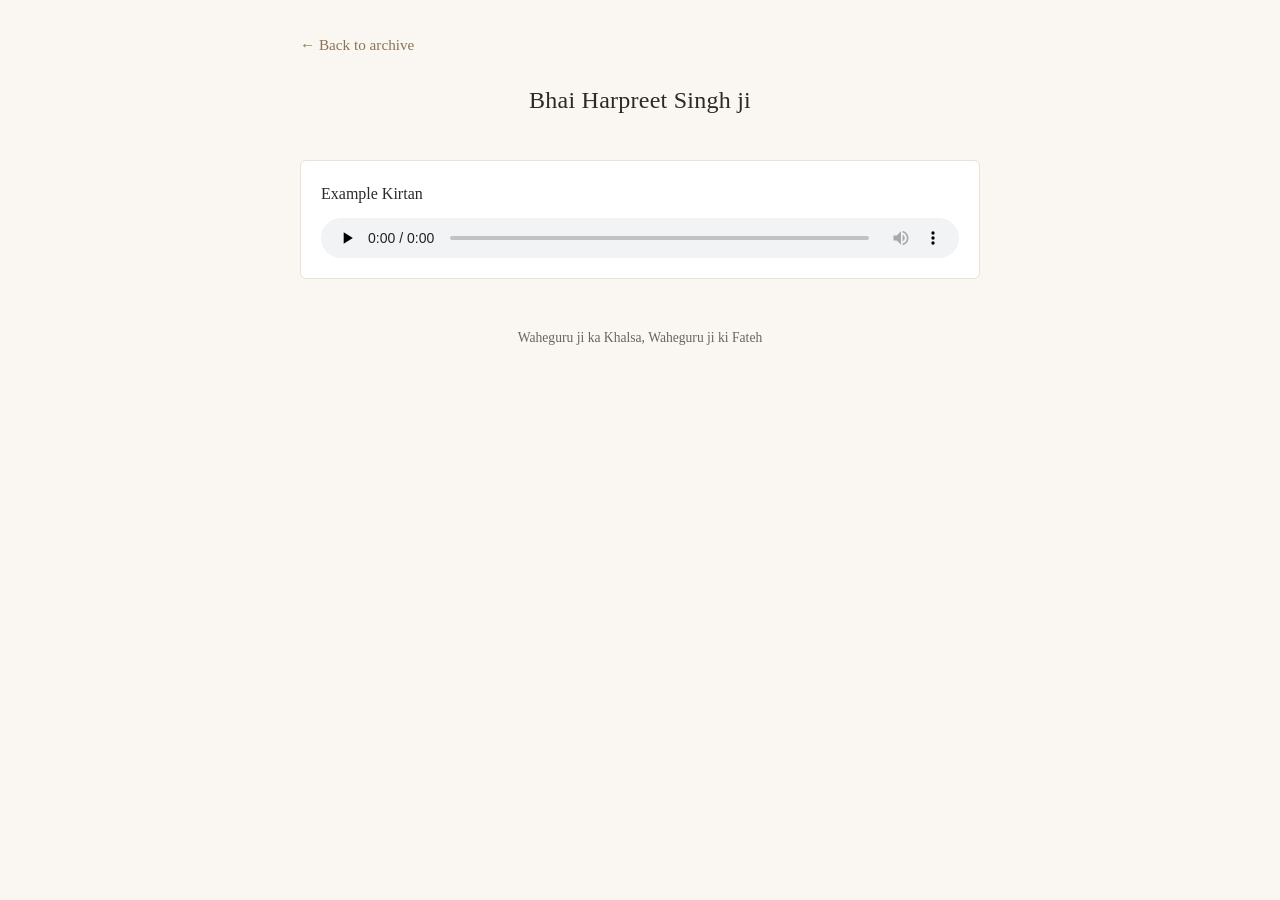
==== harpreet.html @ ae4e6a8d "first kirtan archive website" ====
<!DOCTYPE html>
<html lang="en">
<head>
  <meta charset="UTF-8">
  <meta name="viewport" content="width=device-width, initial-scale=1.0">
  <title>Bhai Harpreet Singh ji — Kirtan Archive</title>
  <link rel="stylesheet" href="style.css">
</head>
<body>
  <div class="container">
    <a href="index.html" class="back-link">&larr; Back to archive</a>

    <header class="site-header">
      <h1 class="page-heading">Bhai Harpreet Singh ji</h1>
    </header>

    <main>
      <ul class="recordings">

        <!--
          TO ADD A NEW RECORDING:
          1. Place the MP3 file in /audio/harpreet/
          2. Copy the block below and paste it above this comment
          3. Update the title and filename
        -->

        <li class="recording">
          <span class="recording-title">Example Kirtan</span>
          <audio controls preload="none" src="audio/harpreet/example-kirtan.mp3">
            Your browser does not support audio playback.
          </audio>
        </li>

      </ul>
    </main>

    <footer class="site-footer">
      <p>Waheguru ji ka Khalsa, Waheguru ji ki Fateh</p>
    </footer>
  </div>
</body>
</html>
---- style.css ----
/* Kirtan Archive — simple, peaceful, minimal */

*,
*::before,
*::after {
  box-sizing: border-box;
}

:root {
  --cream: #faf7f2;
  --white: #ffffff;
  --text: #2c2a26;
  --text-muted: #6b6560;
  --border: #e8e2d9;
  --accent: #8b7355;
  --accent-hover: #6d5a44;
  --shadow: rgba(44, 42, 38, 0.06);
}

html {
  font-size: 16px;
  -webkit-text-size-adjust: 100%;
}

body {
  margin: 0;
  min-height: 100vh;
  font-family: Georgia, "Times New Roman", serif;
  color: var(--text);
  background-color: var(--cream);
  line-height: 1.6;
}

/* Layout */

.container {
  width: 100%;
  max-width: 720px;
  margin: 0 auto;
  padding: 2rem 1.25rem 3rem;
}

/* Header */

.site-header {
  text-align: center;
  margin-bottom: 2.5rem;
}

.site-title {
  margin: 0 0 0.5rem;
  font-size: 1.75rem;
  font-weight: normal;
  letter-spacing: 0.02em;
}

.site-subtitle {
  margin: 0;
  font-size: 1rem;
  color: var(--text-muted);
  font-style: italic;
}

/* Back link */

.back-link {
  display: inline-block;
  margin-bottom: 1.5rem;
  font-size: 0.95rem;
  color: var(--accent);
  text-decoration: none;
}

.back-link:hover {
  color: var(--accent-hover);
  text-decoration: underline;
}

/* Page heading */

.page-heading {
  margin: 0 0 2rem;
  font-size: 1.5rem;
  font-weight: normal;
  text-align: center;
  letter-spacing: 0.01em;
}

/* Folder cards (homepage) */

.folder-grid {
  display: grid;
  grid-template-columns: 1fr;
  gap: 1.25rem;
}

@media (min-width: 520px) {
  .folder-grid {
    grid-template-columns: 1fr 1fr;
  }
}

.folder-card {
  display: flex;
  flex-direction: column;
  align-items: center;
  padding: 2rem 1.5rem;
  background: var(--white);
  border: 1px solid var(--border);
  border-radius: 8px;
  text-decoration: none;
  color: var(--text);
  box-shadow: 0 2px 8px var(--shadow);
  transition: border-color 0.15s ease, box-shadow 0.15s ease;
}

.folder-card:hover {
  border-color: var(--accent);
  box-shadow: 0 4px 12px var(--shadow);
}

.folder-icon {
  width: 64px;
  height: 48px;
  margin-bottom: 1rem;
  background: linear-gradient(180deg, #d4c4a8 0%, #c4b498 100%);
  border-radius: 4px 4px 2px 2px;
  position: relative;
}

.folder-icon::before {
  content: "";
  position: absolute;
  top: -8px;
  left: 0;
  width: 28px;
  height: 10px;
  background: linear-gradient(180deg, #d4c4a8 0%, #c4b498 100%);
  border-radius: 3px 3px 0 0;
}

.folder-name {
  margin: 0;
  font-size: 1.05rem;
  text-align: center;
  line-height: 1.4;
}

/* Recordings list */

.recordings {
  list-style: none;
  margin: 0;
  padding: 0;
}

.recording {
  padding: 1.25rem 1.25rem;
  margin-bottom: 0.75rem;
  background: var(--white);
  border: 1px solid var(--border);
  border-radius: 6px;
}

.recording-title {
  display: block;
  margin-bottom: 0.75rem;
  font-size: 1rem;
  color: var(--text);
}

.recording audio {
  display: block;
  width: 100%;
  height: 40px;
}

/* Empty state */

.empty-message {
  text-align: center;
  padding: 2rem 1rem;
  color: var(--text-muted);
  font-style: italic;
}

/* Footer */

.site-footer {
  margin-top: 3rem;
  text-align: center;
  font-size: 0.85rem;
  color: var(--text-muted);
}
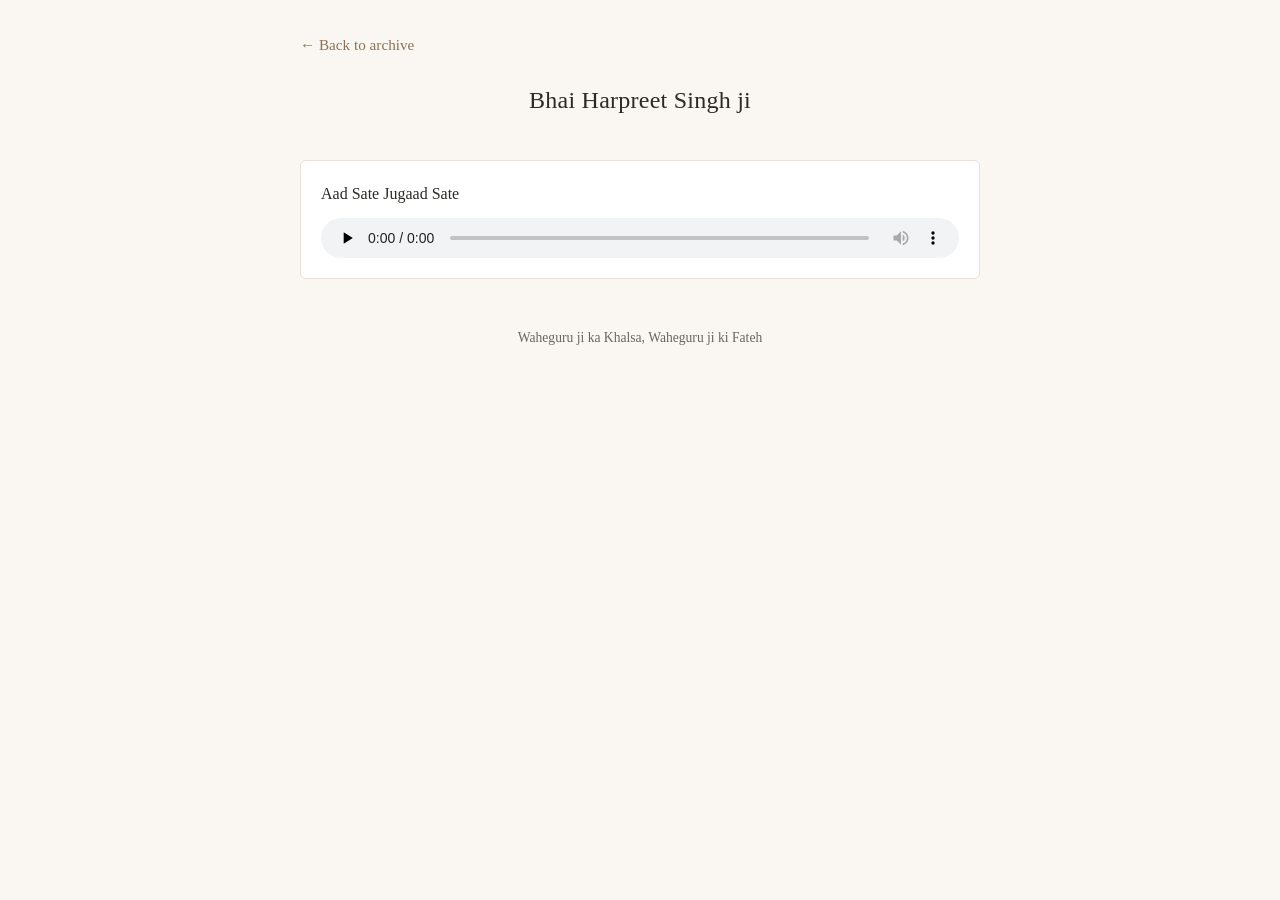
==== commit 2c6fb9d6: "add first Harpreet Singh ji recording" ====
--- a/harpreet.html
+++ b/harpreet.html
@@ -25,8 +25,8 @@
         -->
 
         <li class="recording">
-          <span class="recording-title">Example Kirtan</span>
-          <audio controls preload="none" src="audio/harpreet/example-kirtan.mp3">
+          <span class="recording-title">Aad Sate Jugaad Sate</span>
+          <audio controls preload="none" src="https://kirtan-audio.s3.us-east-2.amazonaws.com/harpreet/Bhai-Harpreet-Singh-Ji-Aad-Sate-Jugaad-Sate.mp3">
             Your browser does not support audio playback.
           </audio>
         </li>
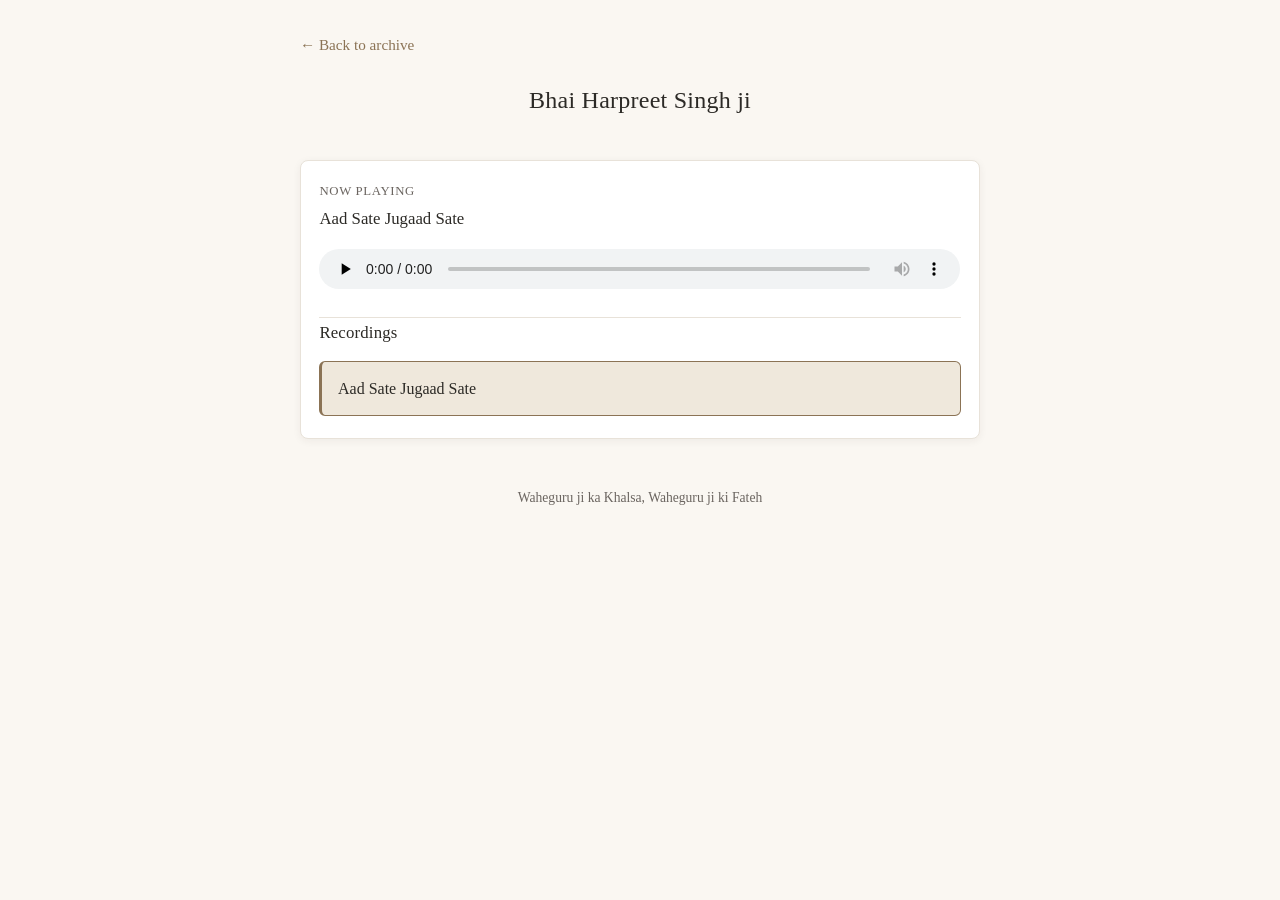
==== commit 433ecc97: "add shared recording player" ====
--- a/harpreet.html
+++ b/harpreet.html
@@ -15,28 +15,45 @@
     </header>
 
     <main>
-      <ul class="recordings">
+      <section class="recording-player" data-recording-player>
+        <p class="now-playing-label">Now playing</p>
+        <h2 class="now-playing-title" data-current-title aria-live="polite">
+          Choose a recording
+        </h2>
 
-        <!--
-          TO ADD A NEW RECORDING:
-          1. Place the MP3 file in /audio/harpreet/
-          2. Copy the block below and paste it above this comment
-          3. Update the title and filename
-        -->
+        <audio controls preload="none" data-audio-player>
+          Your browser does not support audio playback.
+        </audio>
 
-        <li class="recording">
-          <span class="recording-title">Aad Sate Jugaad Sate</span>
-          <audio controls preload="none" src="https://kirtan-audio.s3.us-east-2.amazonaws.com/harpreet/Bhai-Harpreet-Singh-Ji-Aad-Sate-Jugaad-Sate.mp3">
-            Your browser does not support audio playback.
-          </audio>
-        </li>
+        <h2 id="harpreet-recordings-heading" class="recordings-heading">Recordings</h2>
 
-      </ul>
+        <ul class="recordings" aria-labelledby="harpreet-recordings-heading">
+
+          <!--
+            TO ADD A NEW RECORDING:
+            1. Copy one of the <li> blocks below
+            2. Paste it into this list
+            3. Update the title text and the public S3 URL in href
+          -->
+
+          <li>
+            <a
+              class="recording-link"
+              href="https://kirtan-audio.s3.us-east-2.amazonaws.com/harpreet/Bhai-Harpreet-Singh-Ji-Aad-Sate-Jugaad-Sate.mp3"
+            >
+              Aad Sate Jugaad Sate
+            </a>
+          </li>
+
+        </ul>
+      </section>
     </main>
 
     <footer class="site-footer">
       <p>Waheguru ji ka Khalsa, Waheguru ji ki Fateh</p>
     </footer>
   </div>
+
+  <script src="recordings.js"></script>
 </body>
 </html>
--- a/style.css
+++ b/style.css
@@ -146,33 +146,109 @@
   line-height: 1.4;
 }
 
+/* Shared recording player */
+
+.recording-player {
+  margin-bottom: 0.5rem;
+  padding: 1.25rem 1.15rem 1.35rem;
+  background: var(--white);
+  border: 1px solid var(--border);
+  border-radius: 8px;
+  box-shadow: 0 2px 8px var(--shadow);
+}
+
+.now-playing-label {
+  margin: 0 0 0.35rem;
+  font-size: 0.8rem;
+  color: var(--text-muted);
+  text-transform: uppercase;
+  letter-spacing: 0.05em;
+}
+
+.now-playing-title {
+  margin: 0 0 1.1rem;
+  font-size: 1.05rem;
+  font-weight: normal;
+  color: var(--text);
+  line-height: 1.45;
+  overflow-wrap: anywhere;
+  word-break: break-word;
+}
+
+.recording-player audio {
+  display: block;
+  width: 100%;
+  max-width: 100%;
+  height: 40px;
+  margin-bottom: 1.75rem;
+}
+
+.recordings-heading {
+  margin: 0 0 0.85rem;
+  padding-top: 0.15rem;
+  border-top: 1px solid var(--border);
+  font-size: 1.05rem;
+  font-weight: normal;
+  letter-spacing: 0.01em;
+  color: var(--text);
+}
+
 /* Recordings list */
 
 .recordings {
   list-style: none;
   margin: 0;
   padding: 0;
-}
-
-.recording {
-  padding: 1.25rem 1.25rem;
-  margin-bottom: 0.75rem;
-  background: var(--white);
+  display: flex;
+  flex-direction: column;
+  gap: 0.65rem;
+}
+
+.recordings > li {
+  margin: 0;
+}
+
+.recording-link {
+  display: block;
+  padding: 0.95rem 1.1rem;
+  min-height: 2.85rem;
+  color: var(--text);
+  background: var(--cream);
   border: 1px solid var(--border);
   border-radius: 6px;
-}
-
-.recording-title {
-  display: block;
-  margin-bottom: 0.75rem;
-  font-size: 1rem;
-  color: var(--text);
-}
-
-.recording audio {
-  display: block;
-  width: 100%;
-  height: 40px;
+  text-decoration: none;
+  line-height: 1.45;
+  overflow-wrap: anywhere;
+  word-break: break-word;
+  transition:
+    border-color 0.15s ease,
+    background-color 0.15s ease,
+    box-shadow 0.15s ease;
+}
+
+.recording-link:visited {
+  color: var(--text);
+}
+
+.recording-link:hover {
+  border-color: var(--accent);
+  background: #f5f0e8;
+}
+
+.recording-link:focus-visible {
+  outline: 2px solid var(--accent);
+  outline-offset: 2px;
+  border-color: var(--accent);
+}
+
+.recording-link.is-selected {
+  color: var(--text);
+  background: #efe8dc;
+  border-color: var(--accent);
+  border-left: 3px solid var(--accent);
+  padding-left: calc(1.1rem - 2px);
+  box-shadow: none;
+  font-weight: normal;
 }
 
 /* Empty state */
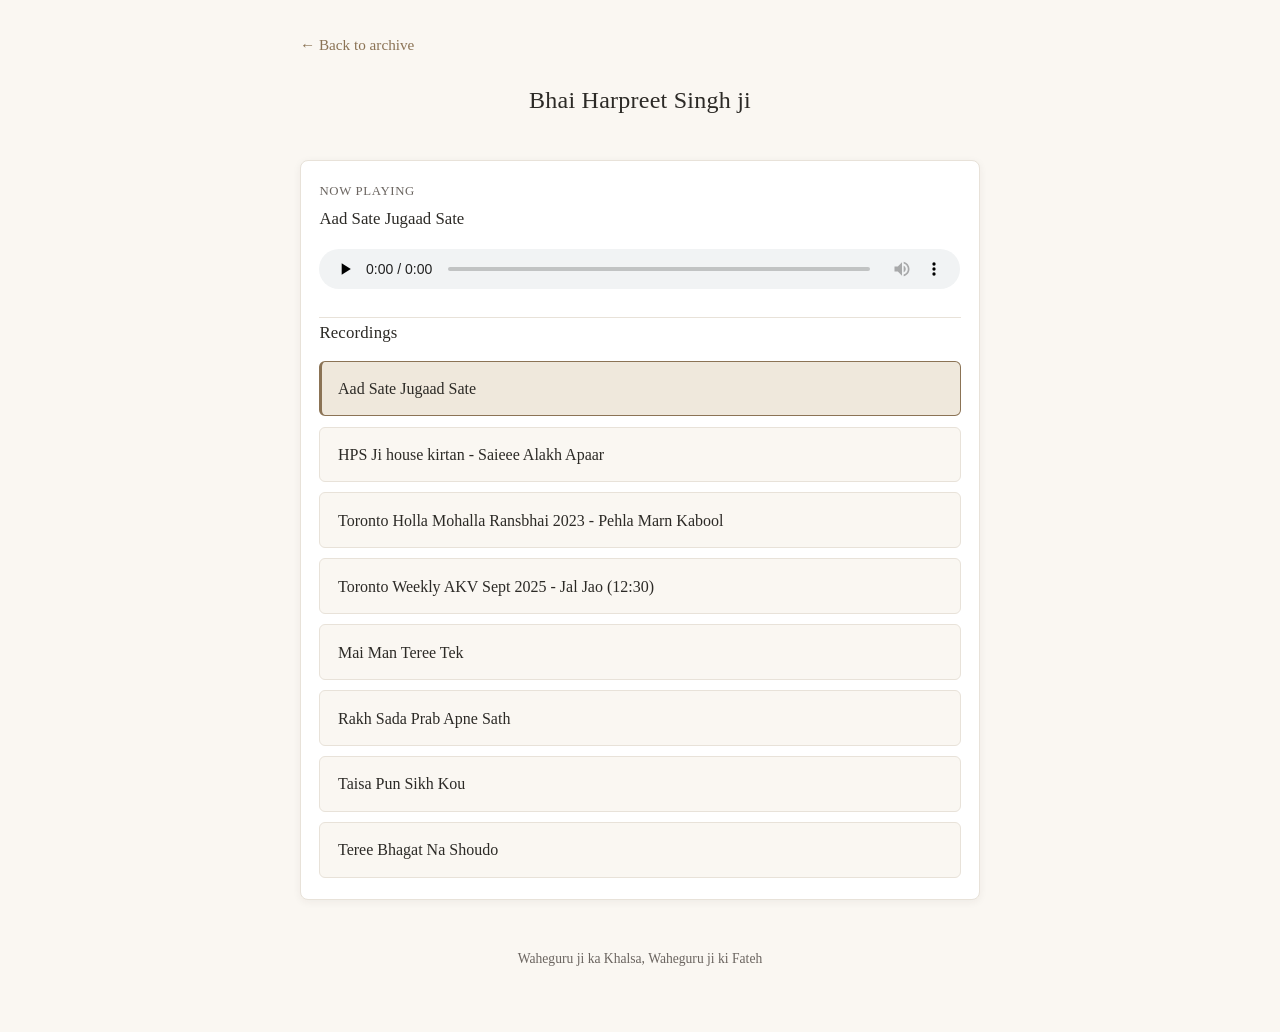
==== commit 26c1b081: "Add new Harpreet Singh Ji recordings" ====
--- a/harpreet.html
+++ b/harpreet.html
@@ -45,6 +45,69 @@
             </a>
           </li>
 
+          <li>
+            <a
+              class="recording-link"
+              href="https://kirtan-audio.s3.us-east-2.amazonaws.com/harpreet/ganeev-last-day.mp3"
+            >
+              HPS Ji house kirtan - Saieee Alakh Apaar
+            </a>
+          </li>
+
+          <li>
+            <a
+              class="recording-link"
+              href="https://kirtan-audio.s3.us-east-2.amazonaws.com/harpreet/holla-mohalla.mp3"
+            >
+              Toronto Holla Mohalla Ransbhai 2023 - Pehla Marn Kabool
+            </a>
+          </li>
+
+          <li>
+            <a
+              class="recording-link"
+              href="https://kirtan-audio.s3.us-east-2.amazonaws.com/harpreet/jal-jao.mp3"
+            >
+              Toronto Weekly AKV Sept 2025 - Jal Jao (12:30)
+            </a>
+          </li>
+
+          <li>
+            <a
+              class="recording-link"
+              href="https://kirtan-audio.s3.us-east-2.amazonaws.com/harpreet/mai-man-teree-tek.mp3"
+            >
+              Mai Man Teree Tek
+            </a>
+          </li>
+
+          <li>
+            <a
+              class="recording-link"
+              href="https://kirtan-audio.s3.us-east-2.amazonaws.com/harpreet/rakh-sada-prab-apne-sath.mp3"
+            >
+              Rakh Sada Prab Apne Sath
+            </a>
+          </li>
+
+          <li>
+            <a
+              class="recording-link"
+              href="https://kirtan-audio.s3.us-east-2.amazonaws.com/harpreet/taisa-pun-sikh-kou.mp3"
+            >
+              Taisa Pun Sikh Kou
+            </a>
+          </li>
+
+          <li>
+            <a
+              class="recording-link"
+              href="https://kirtan-audio.s3.us-east-2.amazonaws.com/harpreet/teree-bhagat-na-shoudo.mp3"
+            >
+              Teree Bhagat Na Shoudo
+            </a>
+          </li>
+
         </ul>
       </section>
     </main>
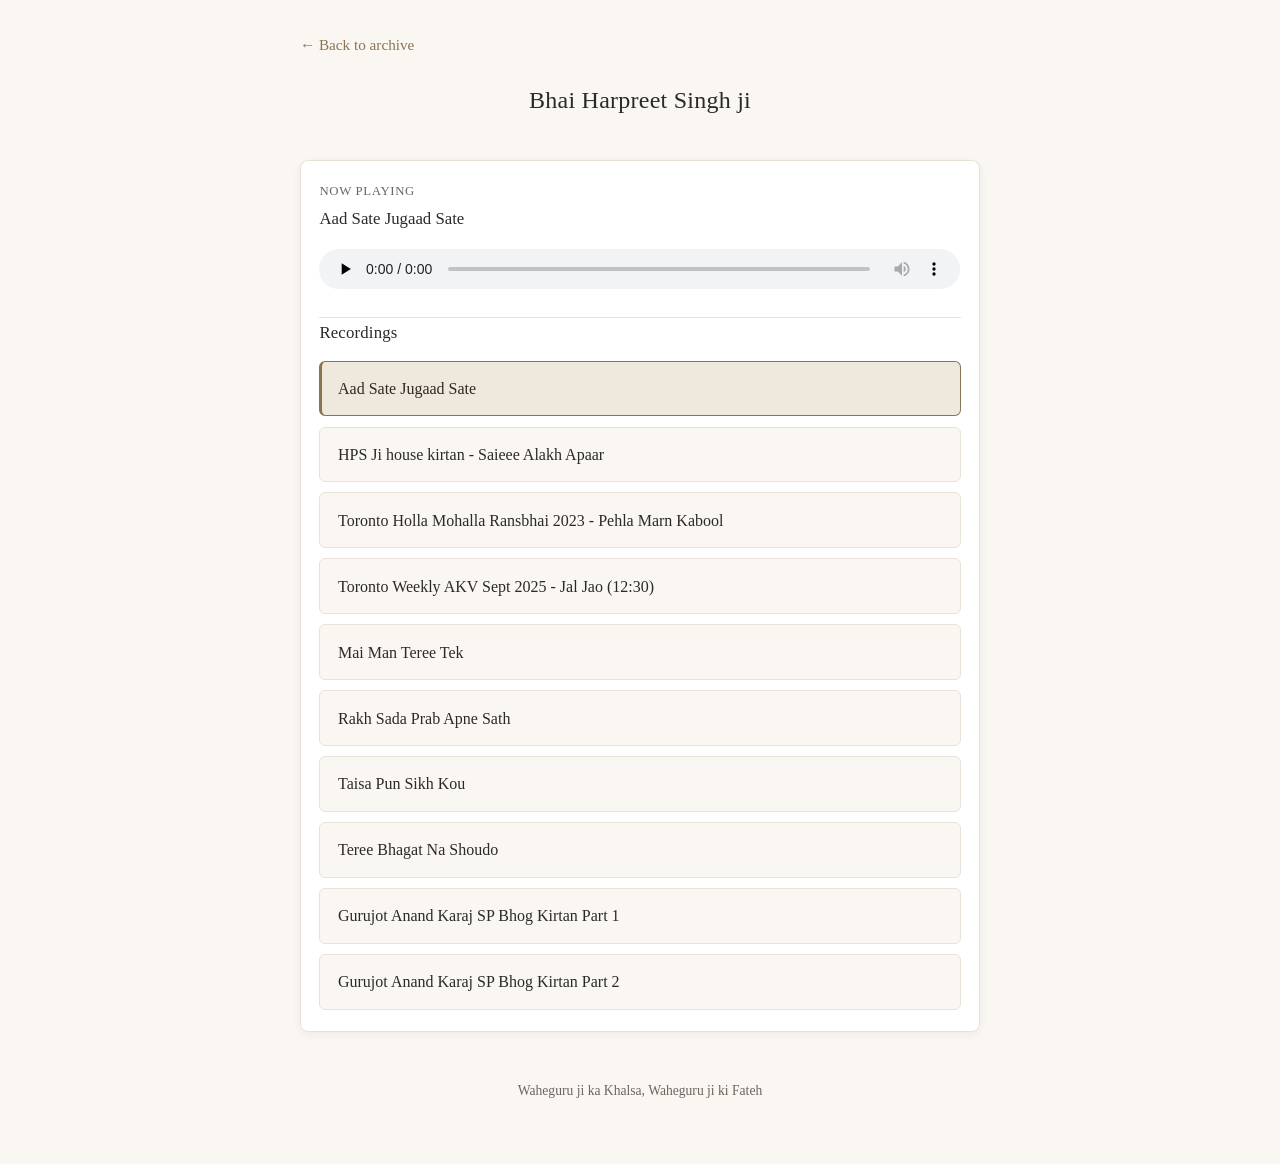
==== commit a003912f: "Add Gurujot Anand Karaj kirtan recordings" ====
--- a/harpreet.html
+++ b/harpreet.html
@@ -108,6 +108,24 @@
             </a>
           </li>
 
+          <li>
+            <a
+              class="recording-link"
+              href="https://kirtan-audio.s3.us-east-2.amazonaws.com/harpreet/gurujot-sp-bhog-1.mp3"
+            >
+              Gurujot Anand Karaj SP Bhog Kirtan Part 1
+            </a>
+          </li>
+
+          <li>
+            <a
+              class="recording-link"
+              href="https://kirtan-audio.s3.us-east-2.amazonaws.com/harpreet/gurujot-sp-bhog.mp3"
+            >
+              Gurujot Anand Karaj SP Bhog Kirtan Part 2
+            </a>
+          </li>
+
         </ul>
       </section>
     </main>
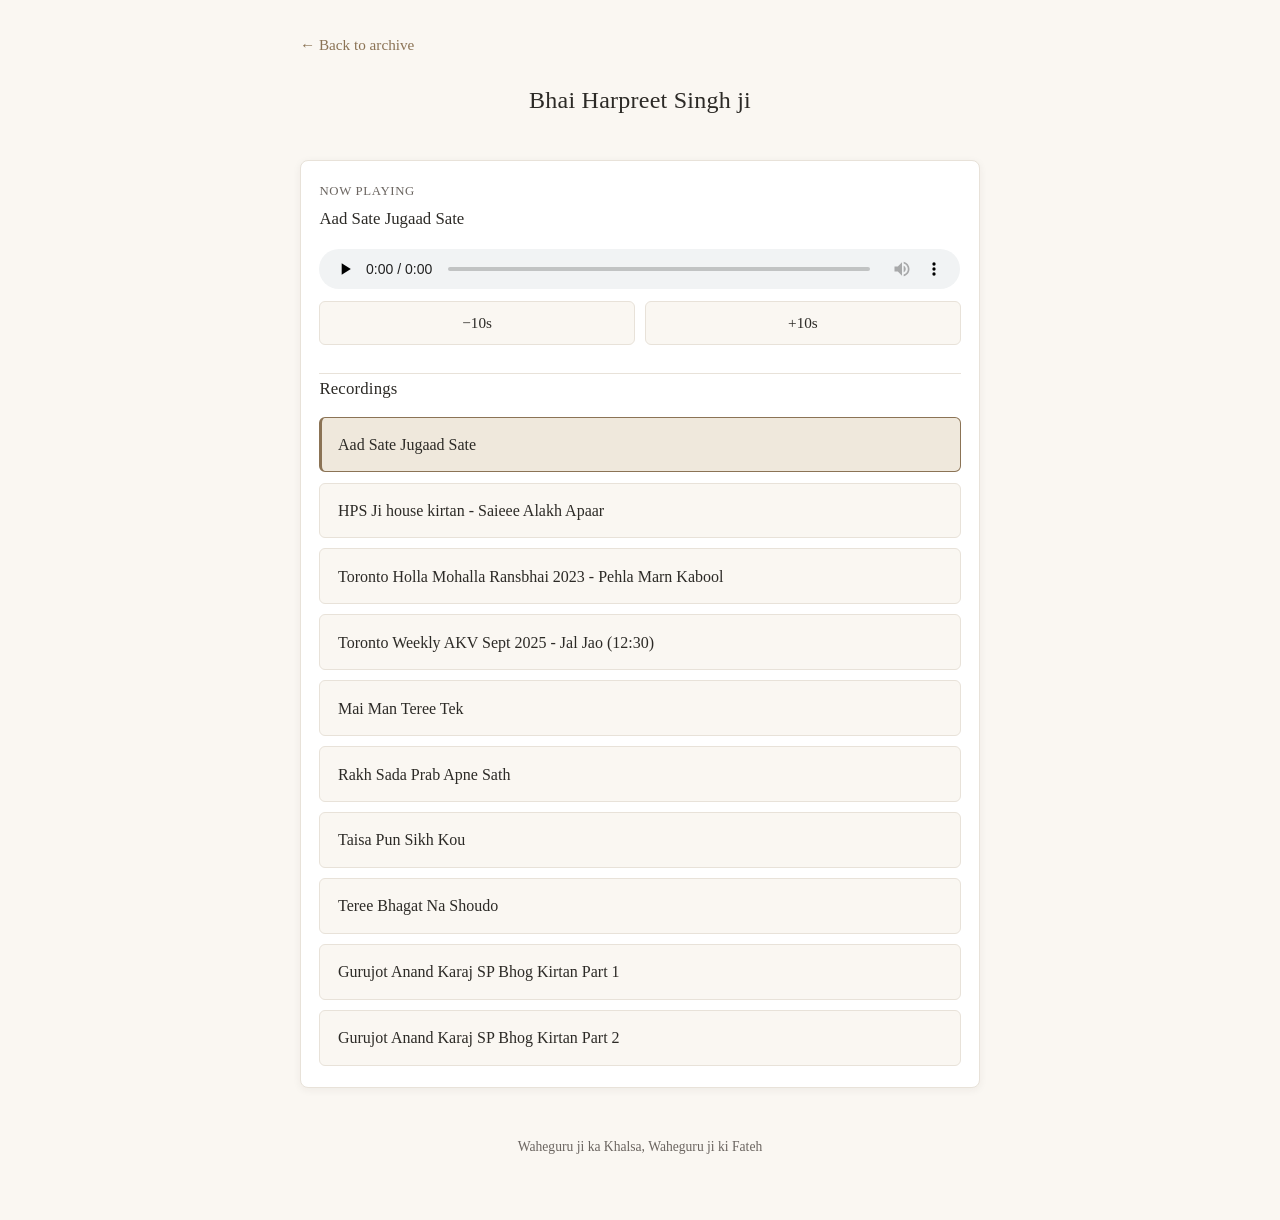
==== commit 8565dd61: "Add 10-second skip controls to recording player" ====
--- a/harpreet.html
+++ b/harpreet.html
@@ -24,6 +24,15 @@
         <audio controls preload="none" data-audio-player>
           Your browser does not support audio playback.
         </audio>
+
+        <div class="skip-controls">
+          <button type="button" class="skip-button" data-skip-rewind aria-label="Rewind 10 seconds">
+            −10s
+          </button>
+          <button type="button" class="skip-button" data-skip-forward aria-label="Forward 10 seconds">
+            +10s
+          </button>
+        </div>
 
         <h2 id="harpreet-recordings-heading" class="recordings-heading">Recordings</h2>
 
--- a/style.css
+++ b/style.css
@@ -180,7 +180,42 @@
   width: 100%;
   max-width: 100%;
   height: 40px;
+  margin-bottom: 0.75rem;
+}
+
+.skip-controls {
+  display: flex;
+  flex-wrap: wrap;
+  gap: 0.65rem;
   margin-bottom: 1.75rem;
+}
+
+.skip-button {
+  flex: 1 1 8.5rem;
+  min-height: 2.75rem;
+  padding: 0.55rem 0.9rem;
+  font-family: inherit;
+  font-size: 0.95rem;
+  line-height: 1.3;
+  color: var(--text);
+  background: var(--cream);
+  border: 1px solid var(--border);
+  border-radius: 6px;
+  cursor: pointer;
+  transition:
+    border-color 0.15s ease,
+    background-color 0.15s ease;
+}
+
+.skip-button:hover {
+  border-color: var(--accent);
+  background: #f5f0e8;
+}
+
+.skip-button:focus-visible {
+  outline: 2px solid var(--accent);
+  outline-offset: 2px;
+  border-color: var(--accent);
 }
 
 .recordings-heading {
